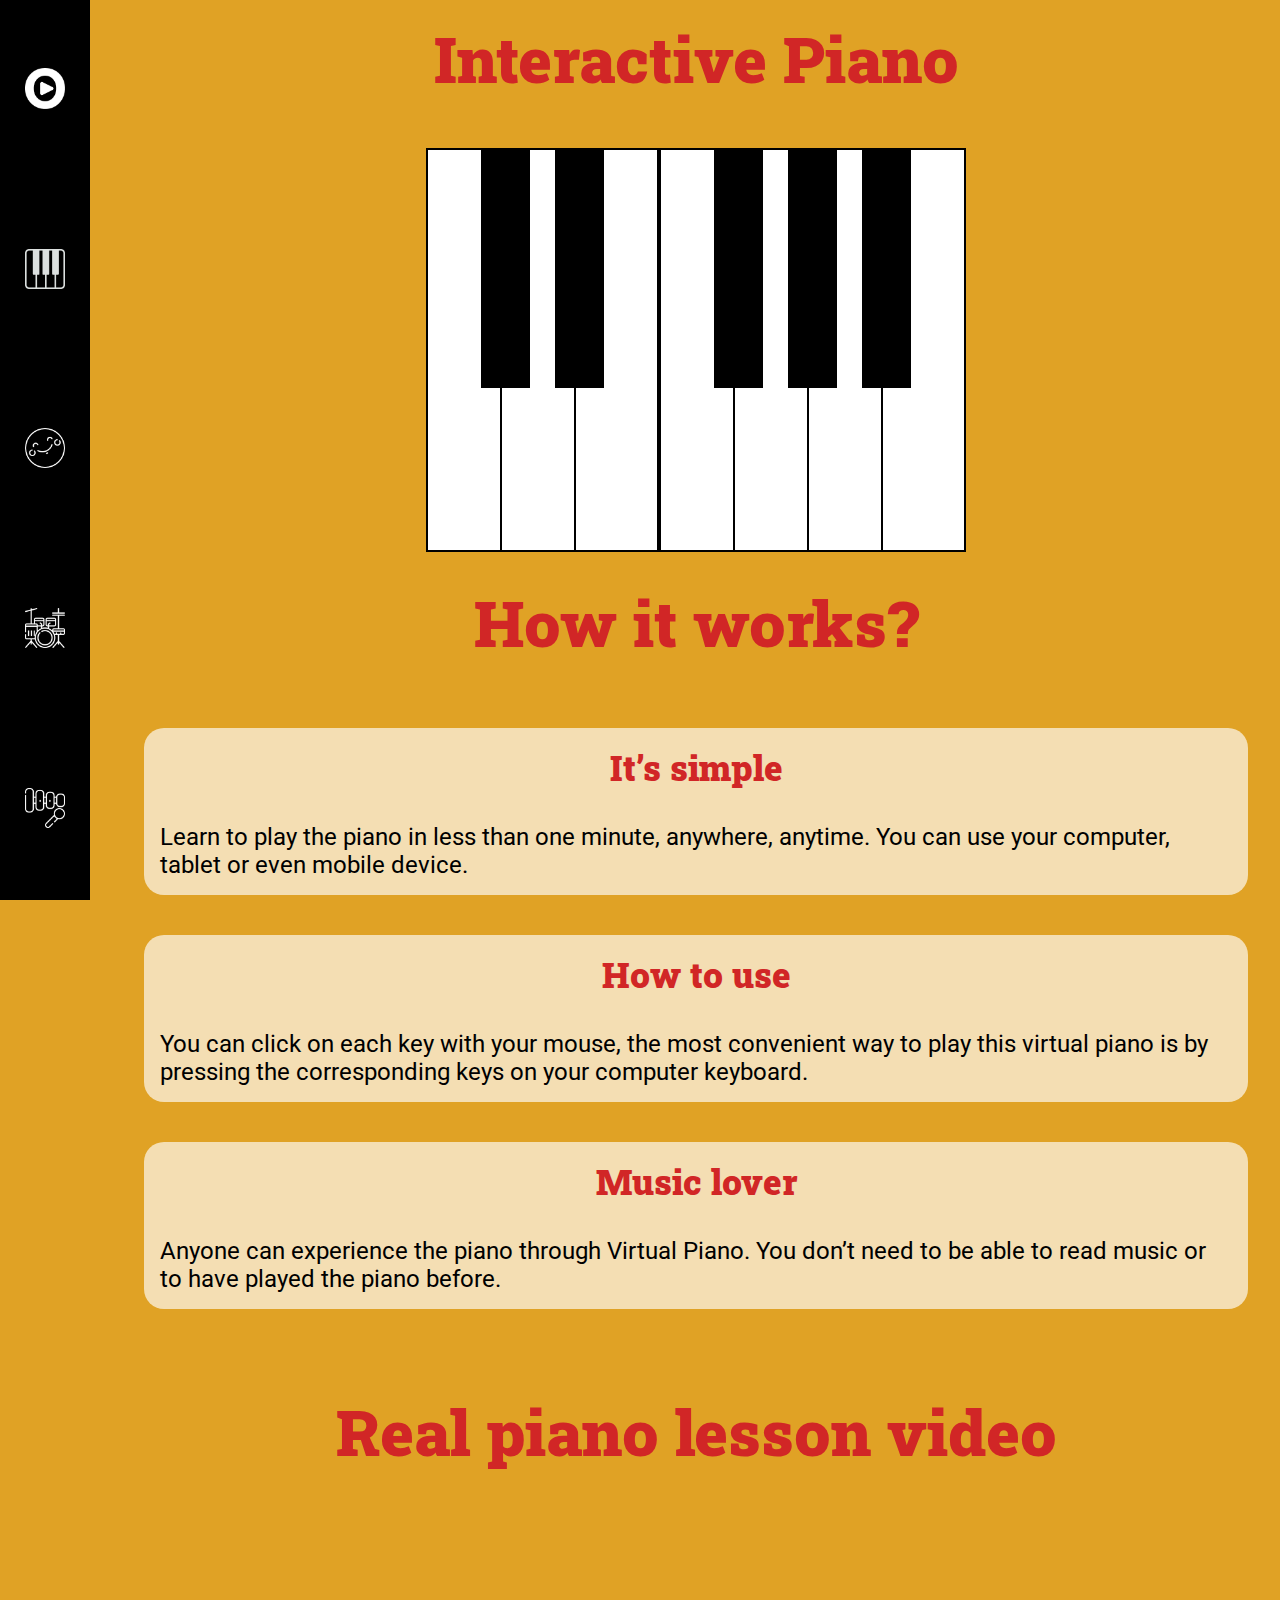
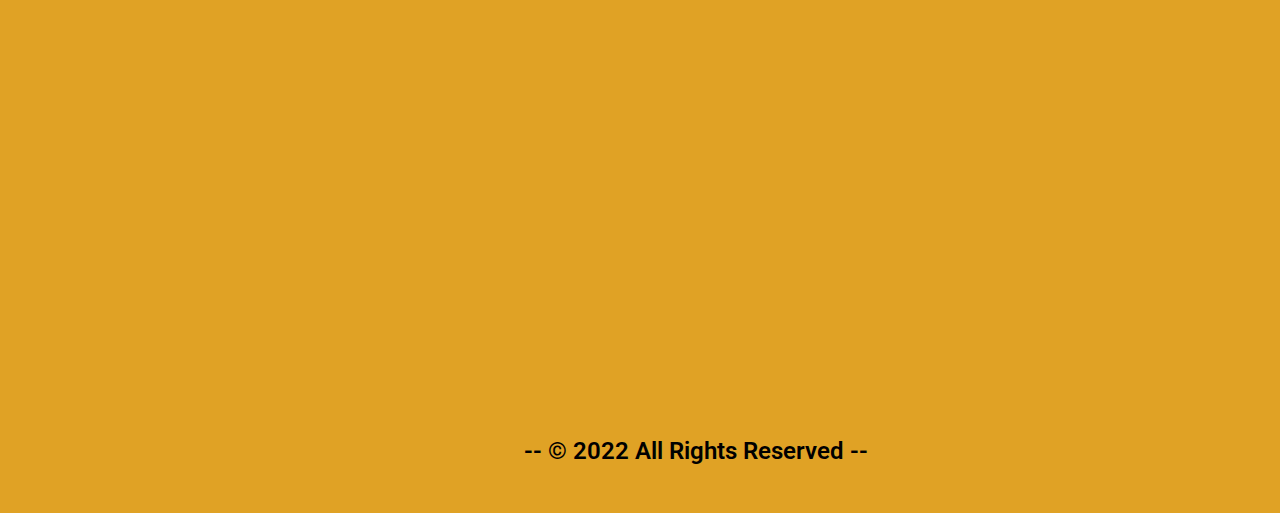
==== piano.html @ 6a74f02d "piano-MVP" ====
<!DOCTYPE html>
<html lang="en">
<head>
    <meta charset="UTF-8">
    <meta http-equiv="X-UA-Compatible" content="IE=edge">
    <meta name="viewport" content="width=device-width, initial-scale=1.0">
    <link href="https://fonts.googleapis.com/css2?family=Roboto:wght@100;400;500;600;700;800;900&display=swap" rel="stylesheet">
    <link href="https://fonts.googleapis.com/css2?family=Roboto+Slab&family=Roboto:wght@100@300;400;500;700;900&display=swap" rel="stylesheet">
    <style type="text/css">
        @import url("Styles/styles.css");
    </style>
    <link rel="stylesheet" href="Styles/piano.css">
    <title>Document</title>
</head>
<body>
    <header>
        <nav class="grid-container">
            
            <a class="item3" href="piano.html"><img src="Styles/IMG/piano.png" alt=""></a>
            <a class="item1" href="#"><img src="Styles/IMG/happy.png" alt=""></a>
            <a class="item2" href="#"><img src="Styles/IMG/bateria.png" alt=""></a>
            <a class="item4" href="#"><img src="Styles/IMG/xilofono.png" alt=""></a>
            <a class="item5" href="index.html"><img src="Styles/IMG/DOM-O.png" alt=""></a>
      
        </nav>
    </header>
    <main class="container-parts">
        <section class="first-container">

            <article class="first-part">

                <h1>Interactive Piano</h1>
    
                <article class="container-piano">

                    <ul class="piano-instrument">
                        <li class="key white"></li>
                        <li class="key black"></li>
                        <li class="key white"></li>
                        <li class="key black"></li>
                        <li class="key white"></li>
                        <li class="key white"></li>
                        <li class="key black"></li>
                        <li class="key white"></li>
                        <li class="key black"></li>
                        <li class="key white"></li>
                        <li class="key black"></li>
                        <li class="key white"></li>
                    </ul>
    
                </article>
    
            </article>

        </section>

        <article class="second-part">

            <h1>How it works?</h1>

            <div class="big-box">
                <div class="box">
                    <h2>It’s simple</h2>
                    <p>Learn to play the piano in less than one minute, anywhere, anytime. You can use your computer, tablet or even mobile device.</p>
                </div>
                <div class="box">
                    <h2>How to use</h2>
                    <p>You can click on each key with your mouse, the most convenient way to play this virtual piano is by pressing the corresponding keys on your computer keyboard.</p>
                </div>
                <div class="box">
                    <h2>Music lover</h2>
                    <p>Anyone can experience the piano through Virtual Piano. You don’t need to be able to read music or to have played the piano before.</p>
                </div>
            </div>

        </article>

        <section class="container-last">

            <article class="last-part">

                <h1>Real piano lesson video</h1>
    
                <iframe class="lesson-video" frameborder="0" allow="accelerometer"
                    src="https://www.youtube.com/embed/EPxqPw1N1Qk">
                </iframe>
                
            </article>

        </section>

    </main>

    <footer>
        <p>--   © 2022 All Rights Reserved   --</p>
    </footer>

</body>
</html>
---- Styles/piano.css ----
/*--------------Nav-bar import from style.css------------------*/
*
{
    padding: 0;
    margin: 0;
    list-style: none;
}
/*--------------Main------------------*/

.container-parts
{
    display: grid;
    grid-template-columns: 1fr;
    grid-template-rows: auto auto auto;
}
h1
{
    font-family: 'Roboto Slab', serif;
    font-size: 2rem;
    color: var(--red);
    text-align: center;
    font-weight: 900;
    cursor: pointer;
}

.first-container
{
    width: 100%;
    display: flex;
    justify-content: center;
    align-items: center;
    padding-top: 1rem;
}

.container-piano
{
    margin: 3rem 0;
    background-color: var(--black);
    border-radius: 50px;
    min-width: 300px;
    min-height: 300px;
}

.piano-instrument
{
    display: flex;
    justify-content: center;
}

.key 
{
    height: calc(var(--width) * 4);
    width: var(--width);
    cursor: pointer;
}

.white 
{
    --width: 100px;
    background-color: var(--white);    
    border: 2px solid var(--black);
}

.black 
{
    --width: 60px;
    background-color: var(--black);
    margin-left: calc(var(--width) / -2);
    margin-right: calc(var(--width) / -2);
    z-index: 2;
}

.big-box
{
    display: grid;
    grid-template-rows: 1fr 1fr 1fr;
    padding: 4rem 2rem;
    gap: 40px;
}
.box
{
    text-align: center;
    background-color: rgba(255, 255, 255, 0.651);
    border-radius: 20px;
}
.box h2
{
    font-family: 'Roboto Slab', serif;
    font-weight: 900;
    font-size: 1.5rem;
    color: var(--red);
    padding: 1rem 0;
}
.box p
{
    text-align:left;
    font-size: 1rem;
    padding: 1rem;
}
.container-last
{
    width: 100%;
    display: flex;
    justify-content: center;
    align-items: center;
    padding-top: 1rem;
}
.last-part
{
    text-align: center;
}
.lesson-video
{
    padding: 2rem 0;
    min-width: 300px;
    min-height: 300px;
}

footer
{
    text-align: center;
    padding: 1.5rem 0 7rem 0;
    font-size: 1.2rem;
    font-weight: 600;
}

@media (min-width:640px){

footer, .container-parts
{
    padding-left: 5rem;
}

h1
{
    font-size: 3rem;
}

.first-container
{
    padding-top: 1rem;
}
.container-piano, .lesson-video
{
    width: 80vh;
    height: 30vw;
}

.big-box
{
    grid-template-columns: 1fr;
    grid-template-rows: 1fr 1fr 1fr;
}
.box h2
{
    font-size: 2.2rem;
    padding: 1rem 0;
}
.box p
{
    font-size: 1.5rem;
}
.container-last
{
    padding-top: 1rem;
}

.lesson-video
{
    width: 80vh;
    height: 35vw;
}

footer
{
    padding: 2rem 0;
    font-size: 1.5rem;
}
    
}

@media (min-width:1024px){

footer, .container-parts
{
    padding-left: 7rem;
}

h1
{
    font-size: 4rem;
}

.first-container
{
    padding-top: 1rem;
}
.container-piano, .lesson-video
{
    width: 60vh;
    height: 30vw;
}

.big-box
{
    grid-template-columns: 1fr;
    grid-template-rows: 1fr 1fr 1fr;
}
.box h2
{
    font-size: 2.2rem;
    padding: 1rem 0;
}
.box p
{
    font-size: 1.5rem;
}
.container-last
{
    padding-top: 1rem;
}

.lesson-video
{
    width: 60vh;
    height: 35vw;
}

footer
{
    padding: 2rem 0;
    font-size: 1.5rem;
}
}

@media (min-width:1440px){

.container-parts
{
    padding-left: 8rem;
}
h1
{
    font-size: 5rem;
}

.container-piano
{
    margin: 5rem 0;
    width: 130vh;
    height: 30vw;
}

.big-box
{
    grid-template-columns: 1fr 1fr 1fr ;
    grid-template-rows: 1fr;
    gap: 60px;
    padding: 3rem 4rem;
}

.box h2
{
    font-size: 3rem;
}
.box p
{
    font-size: 2rem;
    padding: 2rem 1rem;
}

.last-part
{
    text-align: center;
}
.lesson-video
{
    width: 130vh;
    height: 30vw;
}

footer
{
    padding-left: 4.5rem;
    padding-bottom: 2rem;
    font-size: 1.5rem;
}
}
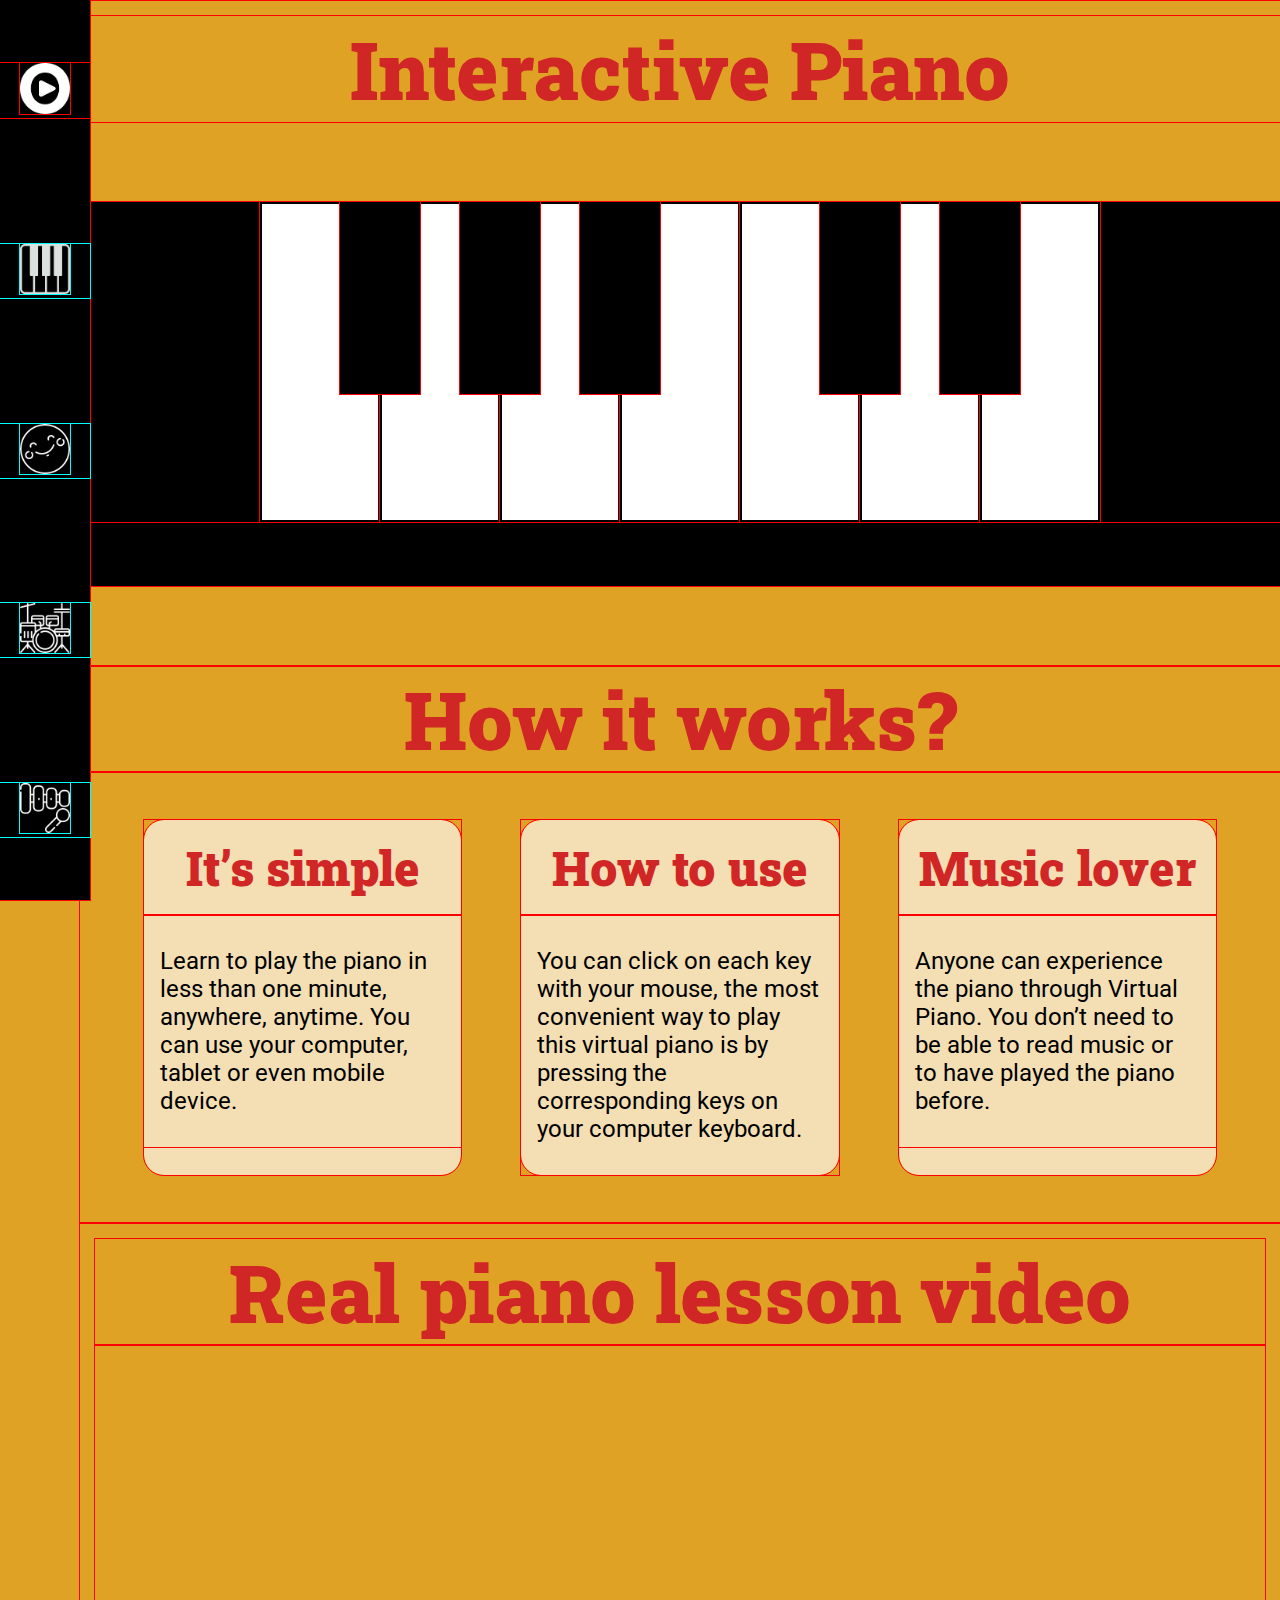
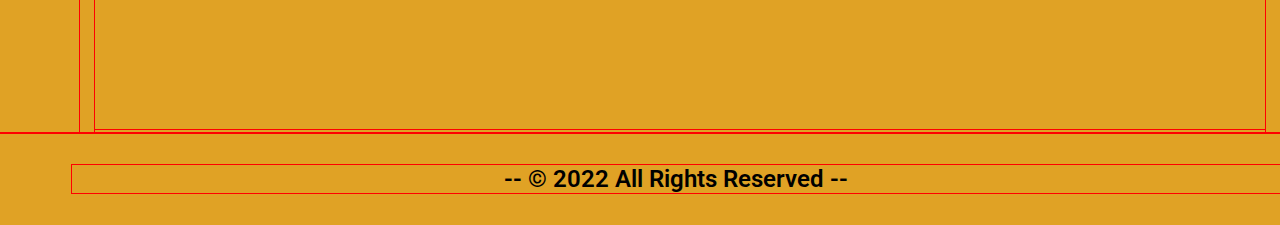
==== commit 88f1574c: "Responsive-piano" ====
--- a/piano.html
+++ b/piano.html
@@ -31,9 +31,11 @@
 
                 <h1>Interactive Piano</h1>
     
-                <article class="container-piano">
+                <div class="container-piano">
 
                     <ul class="piano-instrument">
+                        <li class="key white"></li>
+                        <li class="key black"></li>
                         <li class="key white"></li>
                         <li class="key black"></li>
                         <li class="key white"></li>
@@ -44,11 +46,9 @@
                         <li class="key white"></li>
                         <li class="key black"></li>
                         <li class="key white"></li>
-                        <li class="key black"></li>
-                        <li class="key white"></li>
                     </ul>
     
-                </article>
+                </div>
     
             </article>
 
@@ -91,7 +91,7 @@
 
     </main>
 
-    <footer>
+    <footer class="piano-footer">
         <p>--   © 2022 All Rights Reserved   --</p>
     </footer>
 
--- a/Styles/piano.css
+++ b/Styles/piano.css
@@ -4,19 +4,15 @@
     padding: 0;
     margin: 0;
     list-style: none;
+    outline: 1px solid red ;
+    box-sizing: border-box;
 }
 /*--------------Main------------------*/
 
-.container-parts
-{
-    display: grid;
-    grid-template-columns: 1fr;
-    grid-template-rows: auto auto auto;
-}
 h1
 {
     font-family: 'Roboto Slab', serif;
-    font-size: 2rem;
+    font-size: 3rem;
     color: var(--red);
     text-align: center;
     font-weight: 900;
@@ -24,6 +20,52 @@
 }
 
 .first-container
+{
+    width: 100%;
+    height: 100%;
+    display: flex;
+    justify-content: center;
+    align-items: center;
+    padding-top: 1rem;
+}
+
+.container-piano
+{
+    margin: 3rem 0;
+    background-color: var(--black);
+    border-radius: 50px;
+    min-width: 45vh;
+    height: 50vw;
+}
+
+.big-box
+{
+    display: grid;
+    grid-template-rows: 1fr 1fr 1fr;
+    padding: 4rem 2rem;
+    gap: 40px;
+}
+.box
+{
+    text-align: center;
+    background-color: rgba(255, 255, 255, 0.651);
+    border-radius: 20px;
+}
+.box h2
+{
+    font-family: 'Roboto Slab', serif;
+    font-weight: 900;
+    font-size: 1.5rem;
+    color: var(--red);
+    padding: 1rem 0;
+}
+.box p
+{
+    text-align:left;
+    font-size: 1rem;
+    padding: 1rem;
+}
+.container-last
 {
     width: 100%;
     display: flex;
@@ -31,16 +73,236 @@
     align-items: center;
     padding-top: 1rem;
 }
+.last-part
+{
+    text-align: center;
+}
+.lesson-video
+{
+    padding: 2rem 0;
+    min-width: 10vh;
+    height: 50vw;
+}
+
+.piano-footer
+{
+    text-align: center;
+    padding: 1.5rem 0 7rem 0;
+    font-size: 1.2rem;
+    font-weight: 600;
+    padding-left: 0;
+}
+
+@media (min-width:640px){
+
+h1
+{
+    font-size: 3rem;
+}
+
+.first-container
+{
+    padding-top: 1rem;
+}
+.container-piano, .lesson-video
+{
+    min-width: 70vh;
+    height: 30vw;
+}
+
+.big-box
+{
+    grid-template-columns: 1fr;
+    grid-template-rows: 1fr 1fr 1fr;
+}
+.box h2
+{
+    font-size: 2.2rem;
+    padding: 1rem 0;
+}
+.box p
+{
+    font-size: 1.5rem;
+}
+.container-last
+{
+    padding-top: 1rem;
+}
+
+.lesson-video
+{
+    width: 80vh;
+    height: 35vw;
+}
+
+.piano-footer
+{
+    padding: 2rem 0;
+    font-size: 1.5rem;
+    padding: 1.5rem 0 7rem 0;
+}
+    
+}
+@media (min-width: 768px){
+.container-parts
+{
+    padding-left: 5rem;
+}
+.container-piano, .lesson-video
+{
+    min-width: 90vh;
+    height: 30vw;
+}
+
+h1
+{
+    font-size: 3rem;
+}
+
+.first-container
+{
+    padding-top: 1rem;
+}
+
+.big-box
+{
+    grid-template-columns: 1fr;
+    grid-template-rows: 1fr 1fr 1fr;
+}
+.box h2
+{
+    font-size: 2.2rem;
+    padding: 1rem 0;
+}
+.box p
+{
+    font-size: 1.5rem;
+}
+.container-last
+{
+    padding-top: 1rem;
+}
+
+.lesson-video
+{
+    width: 80vh;
+    height: 35vw;
+}
+
+.piano-footer
+{
+    padding: 2rem 0;
+    font-size: 1.5rem;
+    padding-left: 5rem;
+}
+}
+@media (min-width:1024px){
+
+.piano-footer, .container-parts
+{
+    padding-left: 7rem;
+}
+
+h1
+{
+    font-size: 4rem;
+}
+
+.first-container
+{
+    padding-top: 1rem;
+}
+.container-piano, .lesson-video
+{
+    min-width: 110vh;
+    height: 30vw;
+}
+
+.big-box
+{
+    grid-template-columns: 1fr;
+    grid-template-rows: 1fr 1fr 1fr;
+}
+.box h2
+{
+    font-size: 2.2rem;
+    padding: 1rem 0;
+}
+.box p
+{
+    font-size: 1.5rem;
+}
+.container-last
+{
+    padding-top: 1rem;
+}
+
+.lesson-video
+{
+    width: 60vh;
+    height: 35vw;
+}
+
+.piano-footer
+{
+    padding: 2rem 0;
+    font-size: 1.5rem;
+}
+}
+
+@media (min-width:1280px){
+
+.container-parts
+{
+    padding-left: 5rem;
+}
+h1
+{
+    font-size: 5rem;
+}
 
 .container-piano
 {
-    margin: 3rem 0;
-    background-color: var(--black);
-    border-radius: 50px;
-    min-width: 300px;
-    min-height: 300px;
-}
-
+    margin: 5rem 0;
+    min-width: 150vh;
+    --height: 30vw;
+}
+
+.big-box
+{
+    grid-template-columns: 1fr 1fr 1fr ;
+    grid-template-rows: 1fr;
+    gap: 60px;
+    padding: 3rem 4rem;
+}
+
+.box h2
+{
+    font-size: 3rem;
+}
+.box p
+{
+    font-size: 1.5rem;
+    padding: 2rem 1rem;
+}
+
+.last-part
+{
+    text-align: center;
+}
+.lesson-video
+{
+    width: 130vh;
+    height: 30vw;
+}
+
+.piano-footer
+{
+    padding-left: 4.5rem;
+    padding-bottom: 2rem;
+    font-size: 1.5rem;
+}
+/* Piano keys */
 .piano-instrument
 {
     display: flex;
@@ -56,233 +318,19 @@
 
 .white 
 {
-    --width: 100px;
+    --width: 120px;
+    height: 25vw;
     background-color: var(--white);    
     border: 2px solid var(--black);
 }
 
 .black 
 {
-    --width: 60px;
+    --width: 80px;
+    height: 15svw;
     background-color: var(--black);
     margin-left: calc(var(--width) / -2);
     margin-right: calc(var(--width) / -2);
     z-index: 2;
 }
-
-.big-box
-{
-    display: grid;
-    grid-template-rows: 1fr 1fr 1fr;
-    padding: 4rem 2rem;
-    gap: 40px;
-}
-.box
-{
-    text-align: center;
-    background-color: rgba(255, 255, 255, 0.651);
-    border-radius: 20px;
-}
-.box h2
-{
-    font-family: 'Roboto Slab', serif;
-    font-weight: 900;
-    font-size: 1.5rem;
-    color: var(--red);
-    padding: 1rem 0;
-}
-.box p
-{
-    text-align:left;
-    font-size: 1rem;
-    padding: 1rem;
-}
-.container-last
-{
-    width: 100%;
-    display: flex;
-    justify-content: center;
-    align-items: center;
-    padding-top: 1rem;
-}
-.last-part
-{
-    text-align: center;
-}
-.lesson-video
-{
-    padding: 2rem 0;
-    min-width: 300px;
-    min-height: 300px;
-}
-
-footer
-{
-    text-align: center;
-    padding: 1.5rem 0 7rem 0;
-    font-size: 1.2rem;
-    font-weight: 600;
-}
-
-@media (min-width:640px){
-
-footer, .container-parts
-{
-    padding-left: 5rem;
-}
-
-h1
-{
-    font-size: 3rem;
-}
-
-.first-container
-{
-    padding-top: 1rem;
-}
-.container-piano, .lesson-video
-{
-    width: 80vh;
-    height: 30vw;
-}
-
-.big-box
-{
-    grid-template-columns: 1fr;
-    grid-template-rows: 1fr 1fr 1fr;
-}
-.box h2
-{
-    font-size: 2.2rem;
-    padding: 1rem 0;
-}
-.box p
-{
-    font-size: 1.5rem;
-}
-.container-last
-{
-    padding-top: 1rem;
-}
-
-.lesson-video
-{
-    width: 80vh;
-    height: 35vw;
-}
-
-footer
-{
-    padding: 2rem 0;
-    font-size: 1.5rem;
-}
-    
-}
-
-@media (min-width:1024px){
-
-footer, .container-parts
-{
-    padding-left: 7rem;
-}
-
-h1
-{
-    font-size: 4rem;
-}
-
-.first-container
-{
-    padding-top: 1rem;
-}
-.container-piano, .lesson-video
-{
-    width: 60vh;
-    height: 30vw;
-}
-
-.big-box
-{
-    grid-template-columns: 1fr;
-    grid-template-rows: 1fr 1fr 1fr;
-}
-.box h2
-{
-    font-size: 2.2rem;
-    padding: 1rem 0;
-}
-.box p
-{
-    font-size: 1.5rem;
-}
-.container-last
-{
-    padding-top: 1rem;
-}
-
-.lesson-video
-{
-    width: 60vh;
-    height: 35vw;
-}
-
-footer
-{
-    padding: 2rem 0;
-    font-size: 1.5rem;
-}
-}
-
-@media (min-width:1440px){
-
-.container-parts
-{
-    padding-left: 8rem;
-}
-h1
-{
-    font-size: 5rem;
-}
-
-.container-piano
-{
-    margin: 5rem 0;
-    width: 130vh;
-    height: 30vw;
-}
-
-.big-box
-{
-    grid-template-columns: 1fr 1fr 1fr ;
-    grid-template-rows: 1fr;
-    gap: 60px;
-    padding: 3rem 4rem;
-}
-
-.box h2
-{
-    font-size: 3rem;
-}
-.box p
-{
-    font-size: 2rem;
-    padding: 2rem 1rem;
-}
-
-.last-part
-{
-    text-align: center;
-}
-.lesson-video
-{
-    width: 130vh;
-    height: 30vw;
-}
-
-footer
-{
-    padding-left: 4.5rem;
-    padding-bottom: 2rem;
-    font-size: 1.5rem;
-}
-}
+}
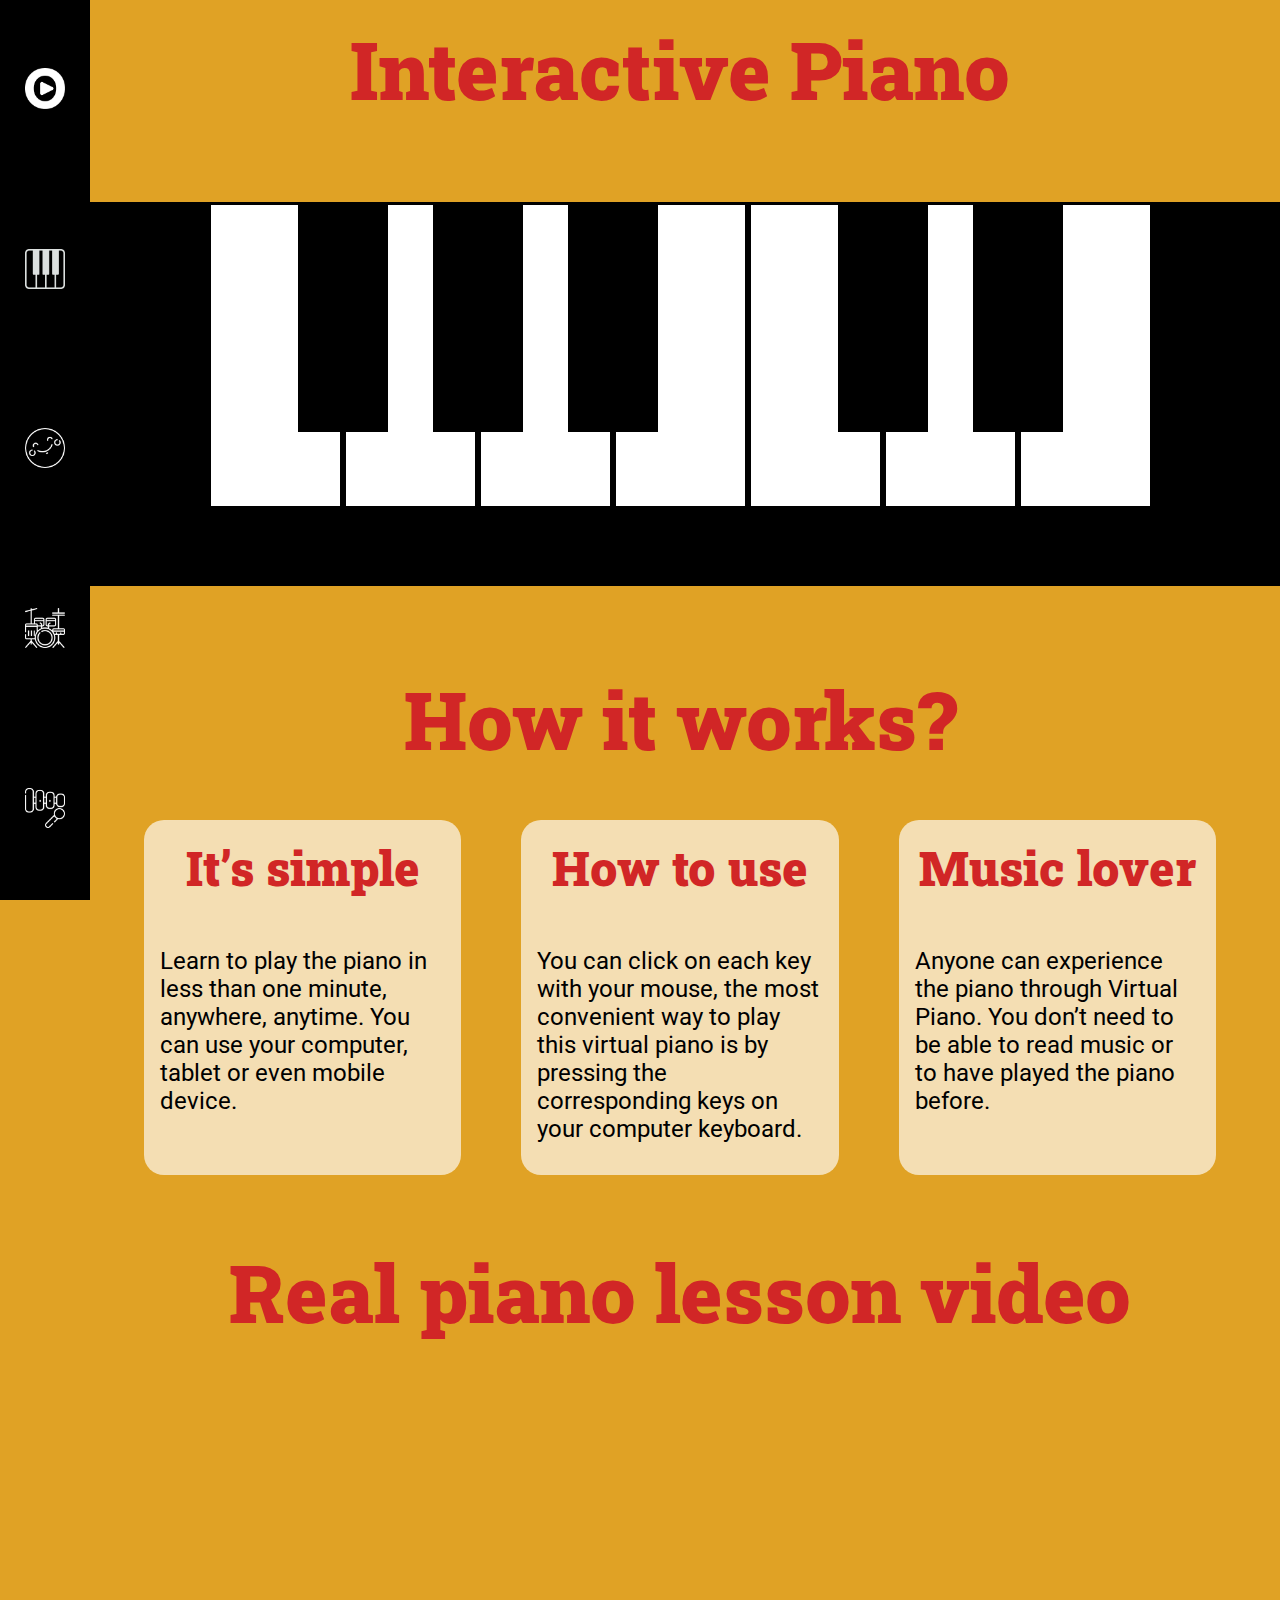
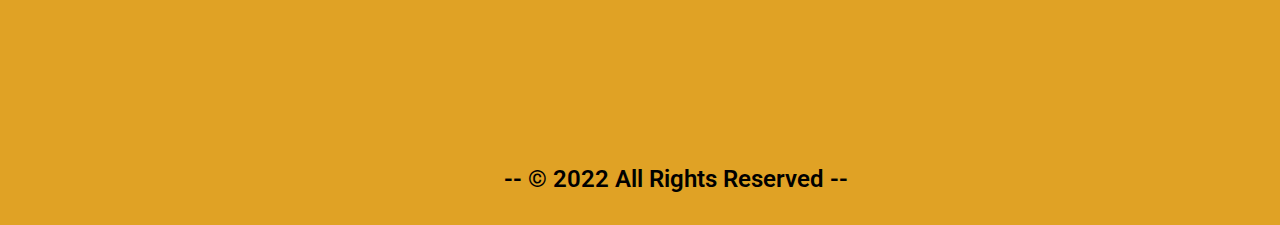
==== commit e2ba59c3: "update" ====
--- a/piano.html
+++ b/piano.html
@@ -33,20 +33,34 @@
     
                 <div class="container-piano">
 
-                    <ul class="piano-instrument">
-                        <li class="key white"></li>
-                        <li class="key black"></li>
-                        <li class="key white"></li>
-                        <li class="key black"></li>
-                        <li class="key white"></li>
-                        <li class="key black"></li>
-                        <li class="key white"></li>
-                        <li class="key white"></li>
-                        <li class="key black"></li>
-                        <li class="key white"></li>
-                        <li class="key black"></li>
-                        <li class="key white"></li>
-                    </ul>
+                    <div class="piano-instrument">
+                        <div data-key="C" class="key white"></div>
+                        <div data-key="Cplus" class="key black"></div>
+                        <div data-key="D" class="key white"></div>
+                        <div data-key="Dplus" class="key black"></div>
+                        <div data-key="E" class="key white"></div>
+                        <div data-key="Fplus" class="key black"></div>
+                        <div data-key="F" class="key white"></div>
+                        <div data-key="G" class="key white"></div>
+                        <div data-key="Gplus" class="key black"></div>
+                        <div data-key="A" class="key white"></div>
+                        <div data-key="Aplus" class="key black"></div>
+                        <div data-key="B" class="key white"></div>
+                    </div>
+
+                    <audio src="assets/Key-A-note-C.mp3" id="C"></audio>
+                    <audio src="assets/key-W-note-Cplus.mp3" id="Cplus"></audio>
+                    <audio src="assets/Key-S-note-D.mp3" id="D"></audio>
+                    <audio src="assets/Key-E-note-Dplus.mp3" id="Dplus"></audio>
+                    <audio src="assets/Key-D-note-E.mp3" id="E"></audio>
+                    <audio src="assets/Key-T-note-Fplus.mp3" id="Fplus"></audio>
+                    <audio src="assets/Key-F-note-F.mp3" id="F"></audio>
+                    <audio src="assets/Key-G-note-G.mp3" id="G"></audio>
+                    <audio src="assets/Key-Y-note-Gplus.mp3" id="Gplus"></audio>
+                    <audio src="assets/Key-H-note-A.mp3" id="A"></audio>
+                    <audio src="assets/Key-U-note-Aplus.mp3" id="Aplus"></audio>
+                    <audio src="assets/Key-J-note-B.mp3" id="B"></audio>
+                    
     
                 </div>
     
@@ -95,5 +109,6 @@
         <p>--   © 2022 All Rights Reserved   --</p>
     </footer>
 
+    <script src="js/script.js"></script>
 </body>
 </html>--- a/Styles/piano.css
+++ b/Styles/piano.css
@@ -4,7 +4,6 @@
     padding: 0;
     margin: 0;
     list-style: none;
-    outline: 1px solid red ;
     box-sizing: border-box;
 }
 /*--------------Main------------------*/
@@ -34,7 +33,7 @@
     margin: 3rem 0;
     background-color: var(--black);
     border-radius: 50px;
-    min-width: 45vh;
+    min-width: 35vh;
     height: 50vw;
 }
 
@@ -93,6 +92,32 @@
     padding-left: 0;
 }
 
+/* piano keys */
+.piano-instrument
+{
+    display: flex;
+    justify-content: center;
+    height: 100%;
+}
+
+.white 
+{
+    width: 6vh;
+    height: 80%;
+    background-color: var(--white);    
+    border: 3px solid var(--black);
+}
+
+.black 
+{
+    width: 3vh;
+    height: 60%;
+    background-color: var(--black);
+    margin-left: -2vh;
+    margin-right: -2vh;
+    z-index: 2;
+}
+    
 @media (min-width:640px){
 
 h1
@@ -106,7 +131,7 @@
 }
 .container-piano, .lesson-video
 {
-    min-width: 70vh;
+    min-width: 80vh;
     height: 30vw;
 }
 
@@ -141,9 +166,35 @@
     font-size: 1.5rem;
     padding: 1.5rem 0 7rem 0;
 }
+
+/* piano keys */
+.piano-instrument
+{
+    display: flex;
+    justify-content: center;
+    height: 100%;
+}
+
+.white 
+{
+    width: 9vh;
+    height: 80%;
+    background-color: var(--white);    
+    border: 3px solid var(--black);
+}
+
+.black 
+{
+    width: 6vh;
+    height: 60%;
+    background-color: var(--black);
+    margin-left: -3vh;
+    margin-right: -3vh;
+    z-index: 2;
+}
     
 }
-@media (min-width: 768px){
+@media (min-width: 766px){
 .container-parts
 {
     padding-left: 5rem;
@@ -195,6 +246,32 @@
     font-size: 1.5rem;
     padding-left: 5rem;
 }
+/* piano keys */
+.piano-instrument
+{
+    display: flex;
+    justify-content: center;
+    height: 100%;
+}
+
+
+.white 
+{
+    width: 12vh;
+    height: 80%;
+    background-color: var(--white);    
+    border: 3px solid var(--black);
+}
+
+.black 
+{
+    width: 7vh;
+    height: 60%;
+    background-color: var(--black);
+    margin-left: -5vh;
+    margin-right: -5vh;
+    z-index: 2;
+}
 }
 @media (min-width:1024px){
 
@@ -248,6 +325,31 @@
     padding: 2rem 0;
     font-size: 1.5rem;
 }
+/* piano keys */
+.piano-instrument
+{
+    display: flex;
+    justify-content: center;
+    height: 100%;
+}
+
+.white 
+{
+    width: 15vh;
+    height: 80%;
+    background-color: var(--white);    
+    border: 3px solid var(--black);
+}
+
+.black 
+{
+    width: 8vh;
+    height: 60%;
+    background-color: var(--black);
+    margin-left: -5vh;
+    margin-right: -5vh;
+    z-index: 2;
+}
 }
 
 @media (min-width:1280px){
@@ -265,7 +367,7 @@
 {
     margin: 5rem 0;
     min-width: 150vh;
-    --height: 30vw;
+    height: 30vw;
 }
 
 .big-box
@@ -307,30 +409,24 @@
 {
     display: flex;
     justify-content: center;
-}
-
-.key 
-{
-    height: calc(var(--width) * 4);
-    width: var(--width);
-    cursor: pointer;
+    height: 100%;
 }
 
 .white 
 {
-    --width: 120px;
-    height: 25vw;
+    width: 15vh;
+    height: 80%;
     background-color: var(--white);    
-    border: 2px solid var(--black);
+    border: 3px solid var(--black);
 }
 
 .black 
 {
-    --width: 80px;
-    height: 15svw;
-    background-color: var(--black);
-    margin-left: calc(var(--width) / -2);
-    margin-right: calc(var(--width) / -2);
+    width: 10vh;
+    height: 60%;
+    background-color: var(--black);
+    margin-left: -5vh;
+    margin-right: -5vh;
     z-index: 2;
 }
 }
